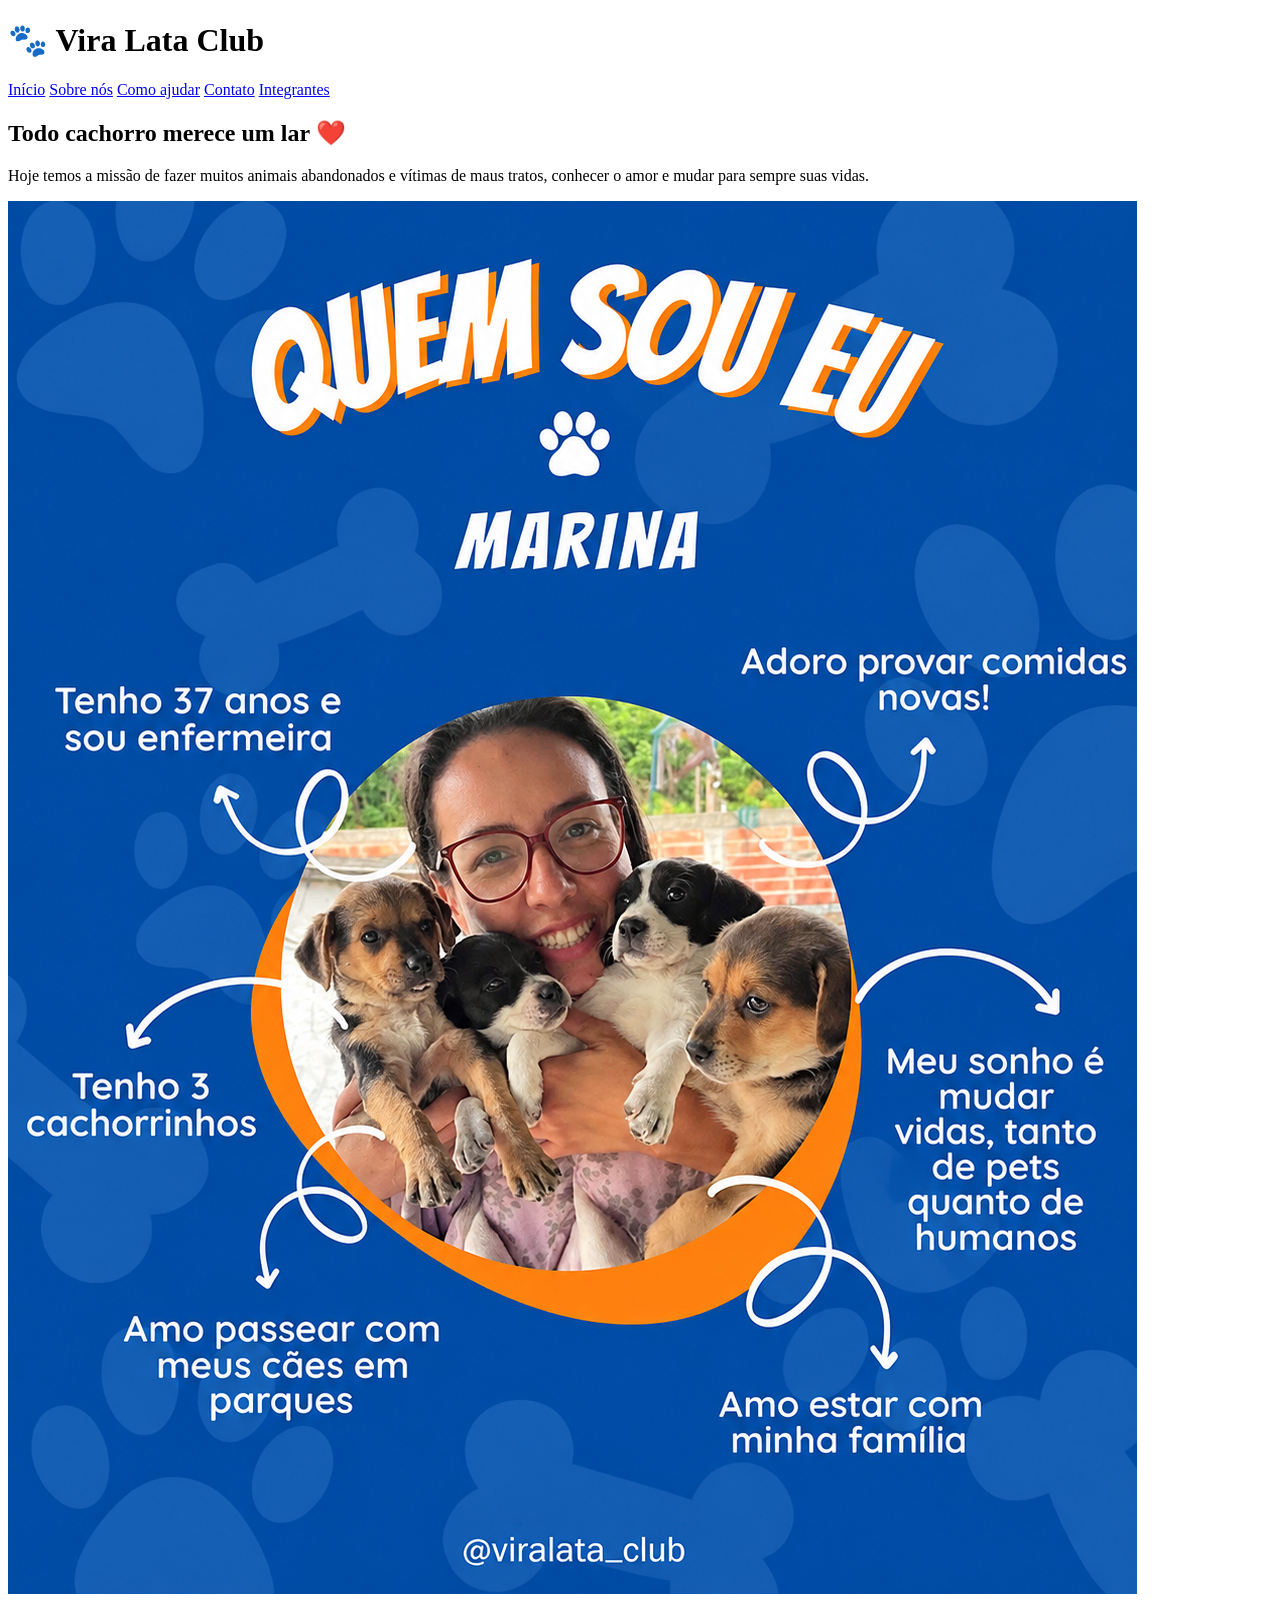
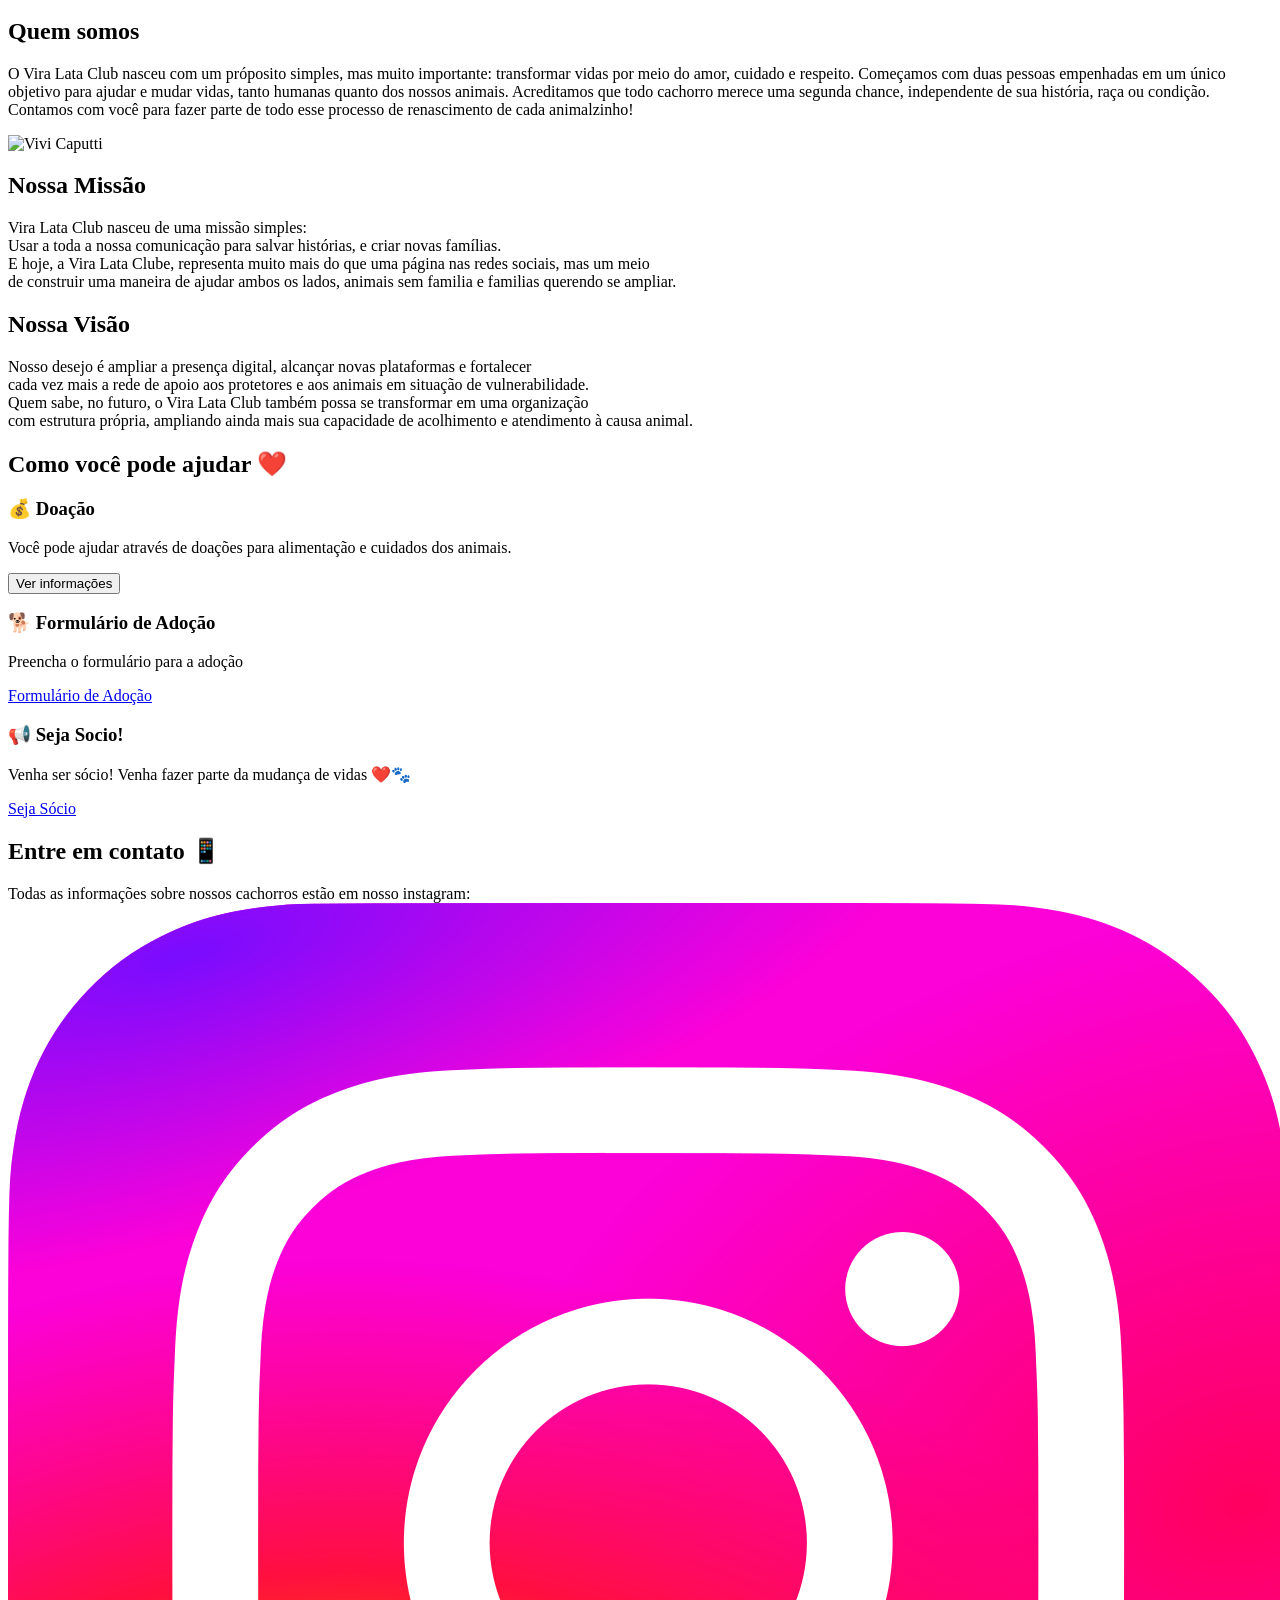
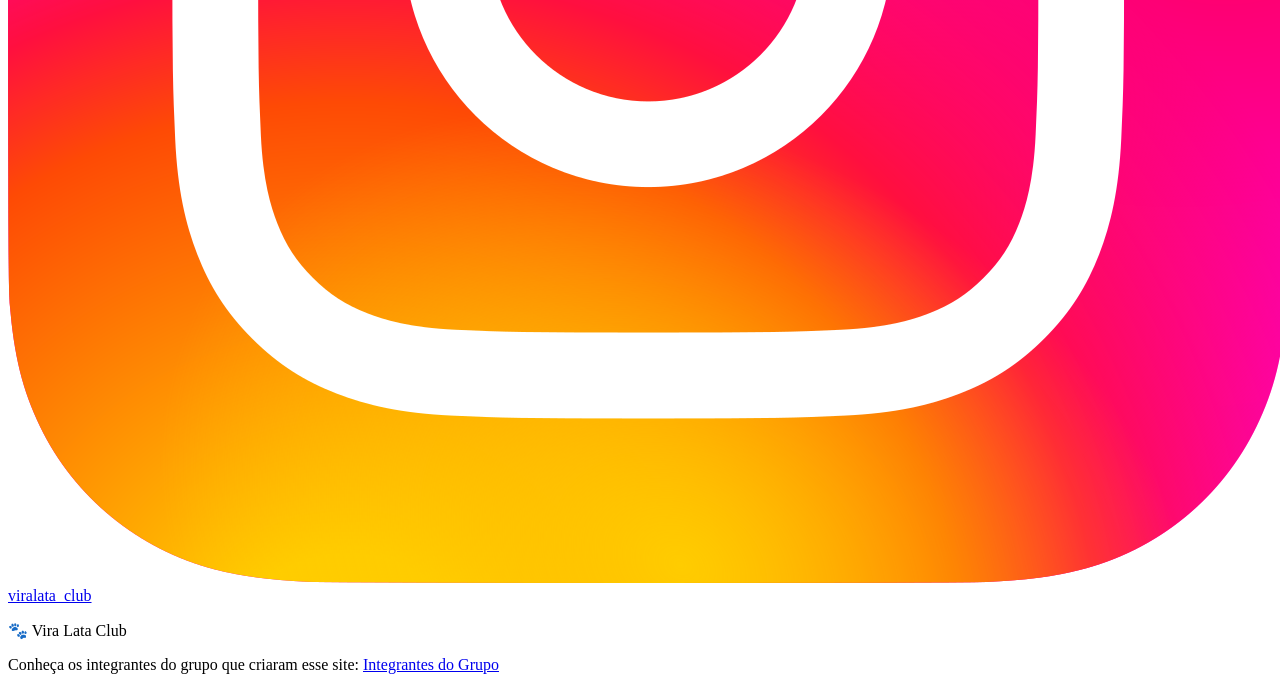
==== index.html @ 41cbb8f4 "Criado o Vira Lata Club" ====
<!DOCTYPE html>
<html lang="pt-br">
<head>
    <meta charset="UTF-8">
    <meta name="viewport" content="width=device-width, initial-scale=1.0">
    <link rel="stylesheet" href="styles.css">
     <script src="script.js" defer></script>

    <title>Vira Lata Club</title>
</head>

<body>
    <header>
        <h1>🐾 Vira Lata Club</h1>
        <nav>

            <a href="#inicio">Início</a>

            <a href="#sobre">Sobre nós</a>

            <a href="#ajudar">Como ajudar</a>

            <a href="#contato">Contato</a>

            <a href="#integrantes">Integrantes</a>

        </nav>

    </header>

    <section id="inicio" class="inicio">

        <div>
              <p id="saudacao"></p>
            <h2>Todo cachorro merece um lar ❤️ </h2>

            <p>
            Hoje temos a missão de fazer muitos animais abandonados
             e vítimas de maus tratos, 
             conhecer o amor e mudar
              para sempre suas vidas.
            </p>

        </div>

    </section>

    <section id="sobre">
        <div class="sobre-container">
          <img src="Marina.png" alt="Marina" class="img-sobre">
           <div class="texto-sobre">
        
        <h2>  Quem somos </h2> 
        <p> O Vira Lata Club nasceu com um próposito simples, mas muito importante: transformar vidas por meio do amor, cuidado e respeito.
            Começamos com duas pessoas empenhadas em um único objetivo para ajudar e mudar vidas, tanto humanas quanto dos nossos animais.
            Acreditamos que todo cachorro merece uma segunda chance, independente de sua história, raça ou condição.
       
 
Contamos com você para fazer parte de todo esse processo de renascimento de cada animalzinho!
</p>
</div>
<img src="Vivi.png" alt="Vivi Caputti" class="img-sobre2">
</div>
  <h2> Nossa Missão</h2>
  <div> Vira Lata Club nasceu de uma missão simples: <br>
    Usar a toda a nossa comunicação para salvar histórias, e criar novas famílias.  <br>
    E hoje, a Vira Lata Clube, representa muito mais do que uma página nas redes sociais, mas um meio <br>
    de construir uma maneira de ajudar ambos os lados, animais sem familia e familias querendo se ampliar. <br>
    </div>
    <h2> Nossa Visão</h2>
    <div> Nosso desejo é ampliar a presença digital, alcançar novas plataformas e fortalecer <br>
     cada vez mais a rede de apoio aos protetores e aos animais em situação de vulnerabilidade. <br>
    Quem sabe, no futuro, o Vira Lata Club também possa se transformar em uma organização <br>
    com estrutura própria, ampliando ainda mais sua capacidade de acolhimento e atendimento à causa
    animal.</div>
    </section>
   
    <section id="ajudar">

        <h2>Como você pode ajudar ❤️</h2>


        <div class="ajudas">


            <div class="card-ajuda">

                <h3>💰 Doação</h3>

                <p>
                    Você pode ajudar através de doações
                    para alimentação e cuidados dos animais.
                </p>

                <button id="botaoDoacao">
                    Ver informações
                </button>

            </div>


            <div class="card-ajuda">

                <h3>🐕 Formulário de Adoção</h3>

                <p>
                    Preencha o formulário para a adoção
                </p>
                <a href="formulario.html"
                class="botao" >
                
                    Formulário de Adoção
                </a>

            </div>


            <div class="card-ajuda">

                <h3>📢 Seja Socio!</h3>

                <p>
                   Venha ser sócio! 
                   Venha fazer parte da mudança de vidas ❤️🐾 
                </p>

                <a 
                href="https://apoia.se/viralataclub?utm_source=ig&utm_medium=social&utm_content=link_in_bio&fbclid=PAcGRvZgJleHRuA2FlbQIxMQBzcnRjBmFwcF9pZA85MzY2MTk3NDMzOTI0NTkAAadaF4I_bLqt4kZYPsGwaUFJmNeY0T5mKk3VBn5jTlGI8m4vAlK9flj6vfieVg_aem_IvKbMHRQbfxKQr-qvsHVBA" 
                target="new"
                class="botao" 
                >
                    Seja Sócio
                    
                </a>

            </div>

    </section>



    <section id="contato">

        <h2>Entre em contato 📱</h2>
        <p>
           Todas as informações sobre nossos cachorros estão em nosso instagram:
        <a
            href="https://www.instagram.com/viralata_club/"
            target="_blank"
            class="botao"
            >
             <img src="Instagram_logo_2022.svg.webp"  alt="Instagram"> viralata_club
        
        </a>
        </p>
         
<!-- _AquI ESTA A PARTE DO LOGO DO INSTAGRAM -->
    </section>

    <footer>

        <p>
            🐾 Vira Lata Club 
        </p>
  <section id="integrantes">
        <p>
           Conheça os integrantes do grupo que criaram esse site:
                <a href="grupo.html"
                class="botao" 
                target="_blank">
                    Integrantes do Grupo
                </a>
        </p>
    </section>
    </footer>

</body>

</html>
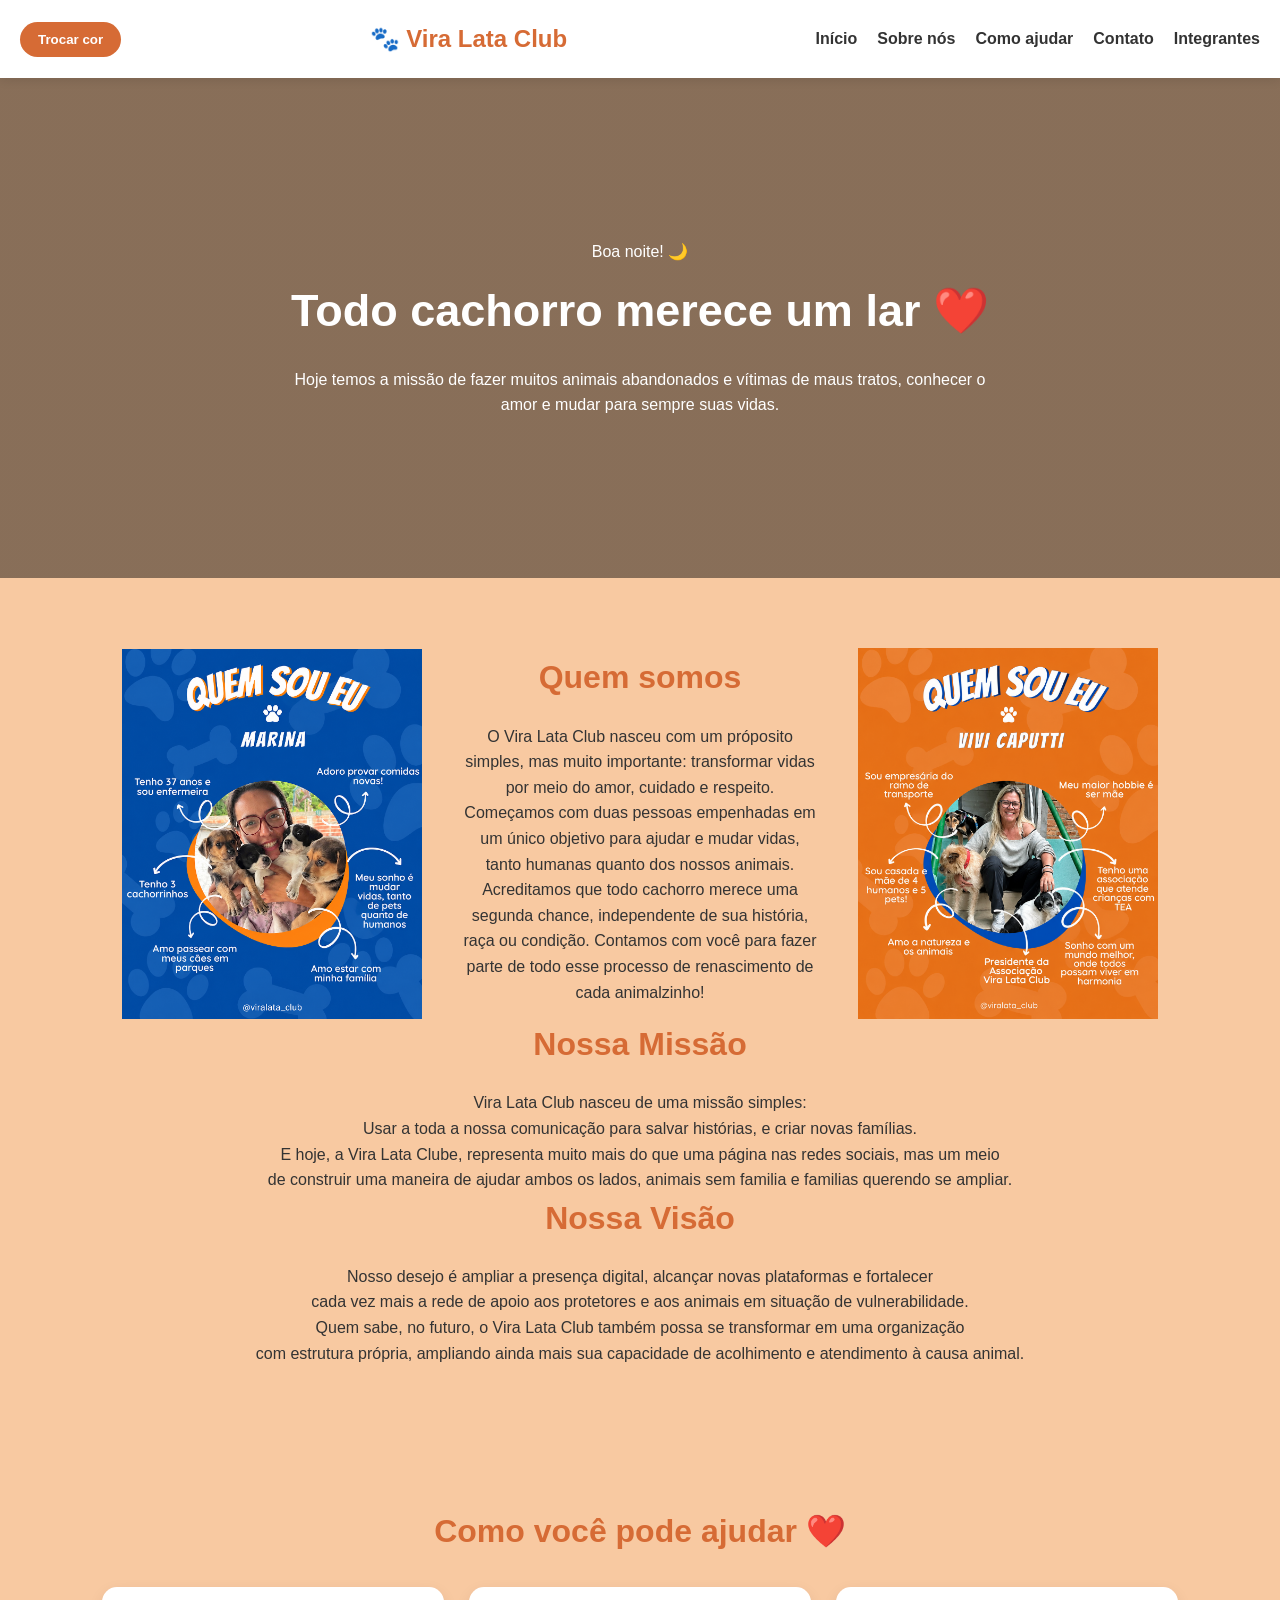
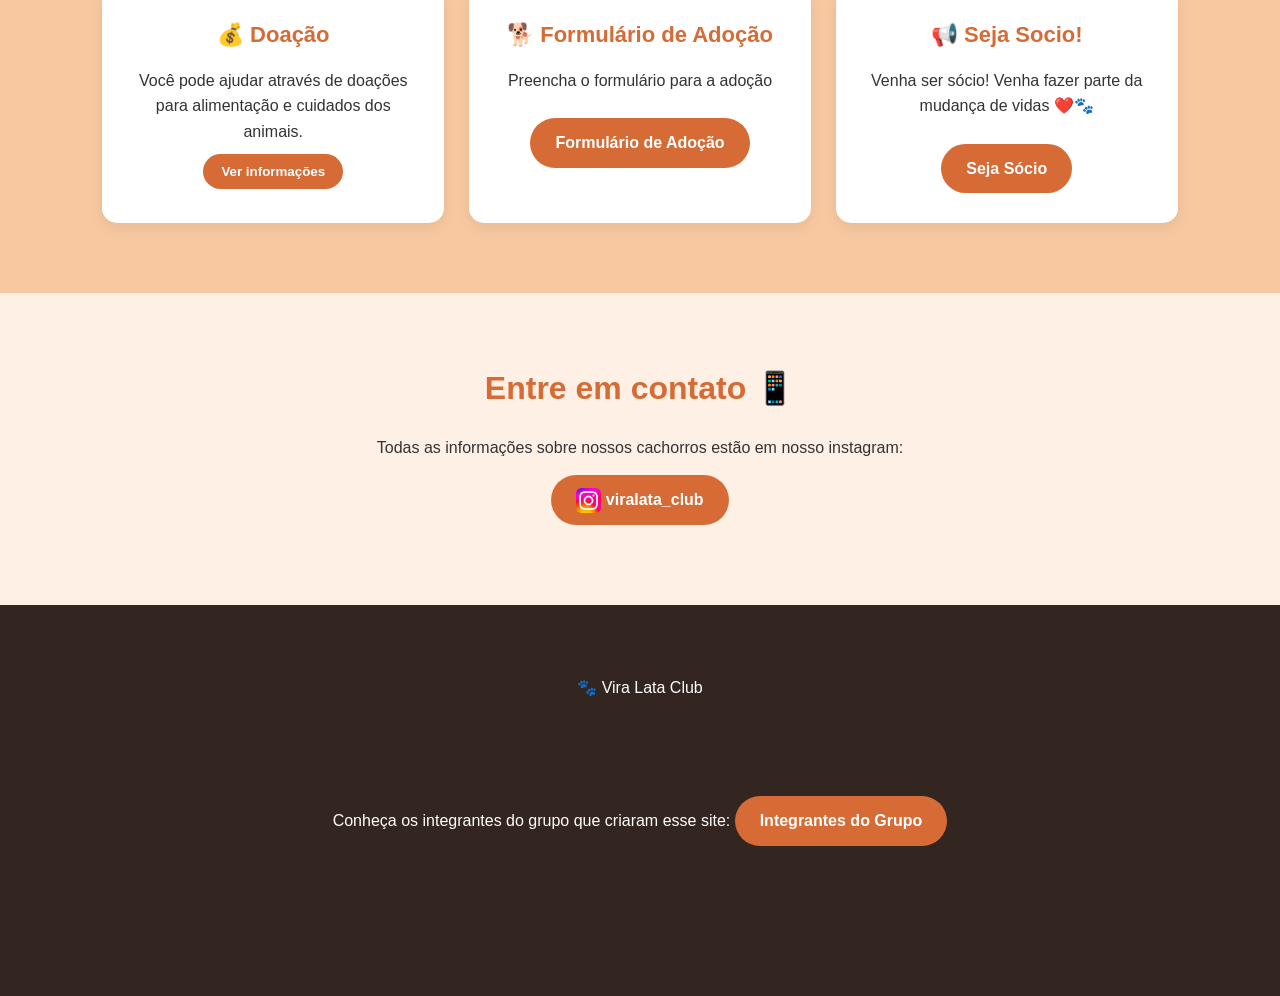
==== commit 7ad46e9e: "Update index.html" ====
--- a/index.html
+++ b/index.html
@@ -11,6 +11,7 @@
 
 <body>
     <header>
+        <button id="btn-cor">Trocar cor</button>
         <h1>🐾 Vira Lata Club</h1>
         <nav>
 
@@ -176,4 +177,4 @@
 
 </body>
 
-</html>+</html>
--- a/styles.css
+++ b/styles.css
@@ -0,0 +1,393 @@
+
+* {
+    margin: 0;
+    padding: 0;
+    box-sizing: border-box;
+}
+
+html {
+    scroll-behavior: smooth;
+}
+
+body {
+
+    font-family: Arial, sans-serif;
+
+    background-color: #f7c090d7;
+
+    color: #333;
+
+    line-height: 1.6;
+}
+
+
+header {
+
+    background-color: #ffffff;
+
+    padding: 20px;
+
+    display: flex;
+
+    justify-content: space-between;
+
+    align-items: center;
+
+    position: sticky;
+
+    top: 0;
+
+    z-index: 1000;
+
+    box-shadow: 0 2px 10px rgba(0, 0, 0, 0.1);
+}
+
+
+header h1 {
+
+    color: #d66b35;
+
+    font-size: 24px;
+}
+
+
+nav {
+
+    display: flex;
+
+    gap: 20px;
+}
+
+
+nav a {
+
+    text-decoration: none;
+
+    color: #333;
+
+    font-weight: bold;
+}
+
+
+nav a:hover {
+
+    color: #d66b35;
+}
+
+
+section {
+
+    padding: 70px 8%;
+
+    text-align: center;
+}
+
+
+section h2 {
+
+    font-size: 32px;
+
+    margin-bottom: 20px;
+
+    color: #d66b35;
+}
+
+
+section p {
+
+    max-width: 700px;
+
+    margin: 10px auto;
+}
+
+
+.inicio {
+
+    min-height: 500px;
+
+    display: flex;
+
+    align-items: center;
+
+    justify-content: center;
+
+    text-align: center;
+
+    background:
+
+        linear-gradient(
+            rgba(0,0,0,0.45),
+            rgba(0,0,0,0.45)
+        ),
+
+        url("https://purina.com.br/sites/default/files/2024-08/racas-de-cachorros-pequenos-pomerania.jpg");
+
+    background-size: cover;
+
+    background-position: center;
+
+    color: rgb(255, 255, 255);
+}
+
+
+.inicio h2 {
+
+    color: white;
+
+    font-size: 45px;
+}
+
+.sobre-container {
+    display: flex;
+    justify-content: space-between;
+    align-items: center;
+    gap:40px;
+    padding: 0 20px;
+    max-width: 1200;
+    margin:0 auto;
+    
+}
+.texto-sobre {
+flex: 1;
+text-align: center;
+
+}
+
+.img-sobre,
+.img-sobre2 {
+width: 300px;
+height: auto;
+object-fit: contain;
+flex-shrink: 0;
+}
+
+.botao {
+
+    display: inline-block;
+
+    background-color: #d66b35;
+
+    color: white;
+
+    padding: 12px 25px;
+
+    border-radius: 25px;
+
+    text-decoration: none;
+
+    border: none;
+
+    cursor: pointer;
+
+    font-weight: bold;
+
+    margin-top: 15px;
+
+    transition: 0.3s;
+}
+
+
+.botao:hover {
+
+    background-color: #b85224;
+
+    transform: translateY(-2px);
+}
+
+
+button {
+
+    background-color: #d66b35;
+
+    color: white;
+
+    border: none;
+
+    padding: 10px 18px;
+
+    border-radius: 20px;
+
+    cursor: pointer;
+
+    font-weight: bold;
+}
+
+
+button:hover {
+
+    background-color: #b85224;
+}
+
+
+.filtros {
+
+    margin: 30px auto;
+
+    padding: 20px;
+
+    background-color: white;
+
+    border-radius: 15px;
+
+    max-width: 900px;
+
+    display: flex;
+
+    justify-content: center;
+
+    align-items: center;
+
+    gap: 15px;
+
+    flex-wrap: wrap;
+}
+
+
+.filtros label {
+
+    font-weight: bold;
+}
+
+
+.filtros select {
+
+    padding: 10px;
+
+    border-radius: 8px;
+
+    border: 1px solid #ccc;
+
+    background-color: white;
+}
+
+
+.card-conteudo {
+
+    padding: 20px;
+
+    text-align: left;
+}
+
+
+.card-conteudo h3 {
+
+    color: #d66b35;
+
+    font-size: 24px;
+}
+
+
+.card-conteudo p {
+
+    margin: 5px 0;
+}
+
+
+.ajudas {
+
+    display: grid;
+
+    grid-template-columns:
+        repeat(3, 1fr);
+
+    gap: 25px;
+
+    margin-top: 30px;
+}
+
+
+.card-ajuda {
+
+    background-color: white;
+
+    padding: 30px;
+
+    border-radius: 15px;
+
+    box-shadow:
+        0 5px 15px
+        rgba(0,0,0,0.08);
+}
+
+
+.card-ajuda h3 {
+
+    color: #d66b35;
+
+    font-size: 22px;
+
+    margin-bottom: 15px;
+}
+.botao img{
+    width: 25px;
+    height: 25px;
+    vertical-align: middle;
+}
+
+
+#contato {
+
+    background-color: #fff0e5;
+}
+
+
+footer {
+
+    background-color: #33251f;
+
+    color: white;
+
+    text-align: center;
+
+    padding: 70px;
+}
+
+
+#mensagemSemResultados {
+
+    display: none;
+
+    color: #777;
+
+    margin-top: 30px;
+}
+
+
+@media (max-width: 768px) {
+
+    header {
+
+        flex-direction: column;
+
+        gap: 15px;
+    }
+
+
+    nav {
+
+        flex-wrap: wrap;
+
+        justify-content: center;
+    }
+
+
+    .inicio h2 {
+
+        font-size: 32px;
+    }
+
+    
+
+
+    .ajudas {
+
+        grid-template-columns: 1fr;
+    }
+
+
+    section {
+
+        padding: 50px 5%;
+    }
+
+}
